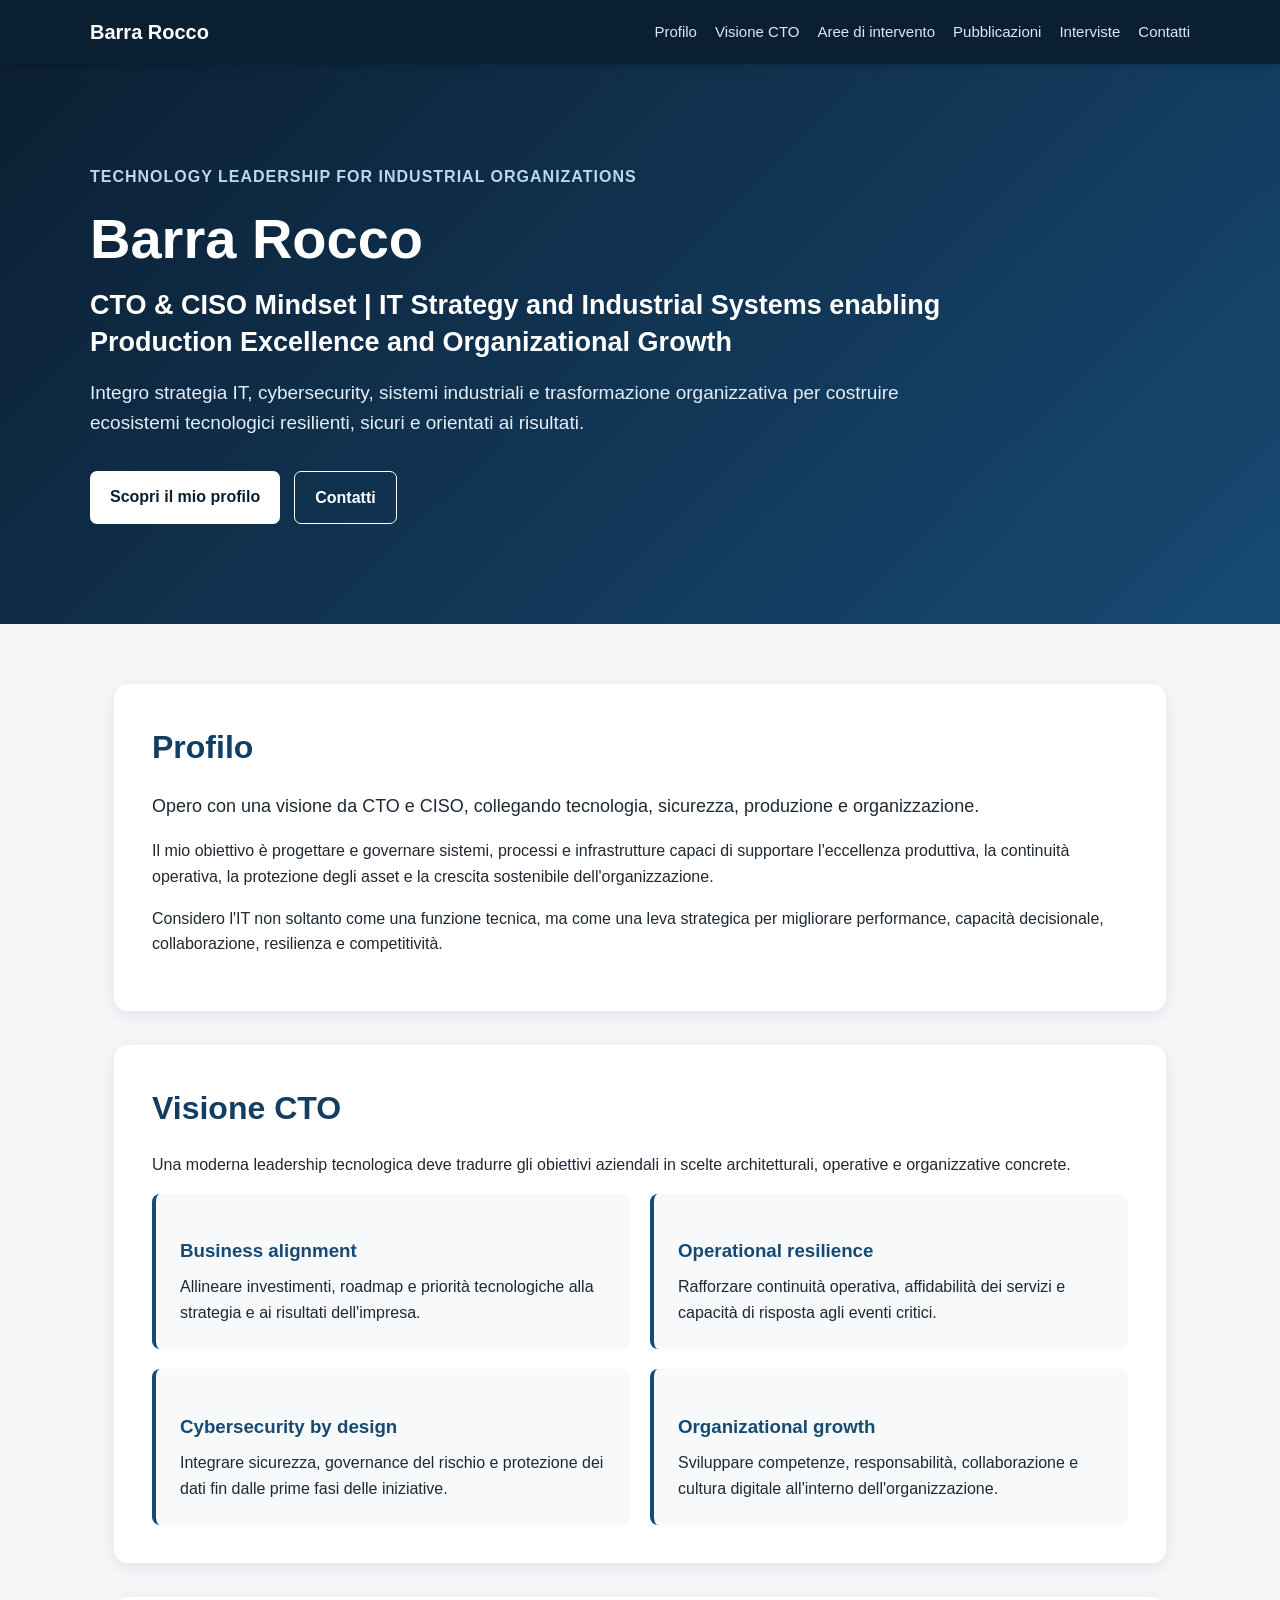
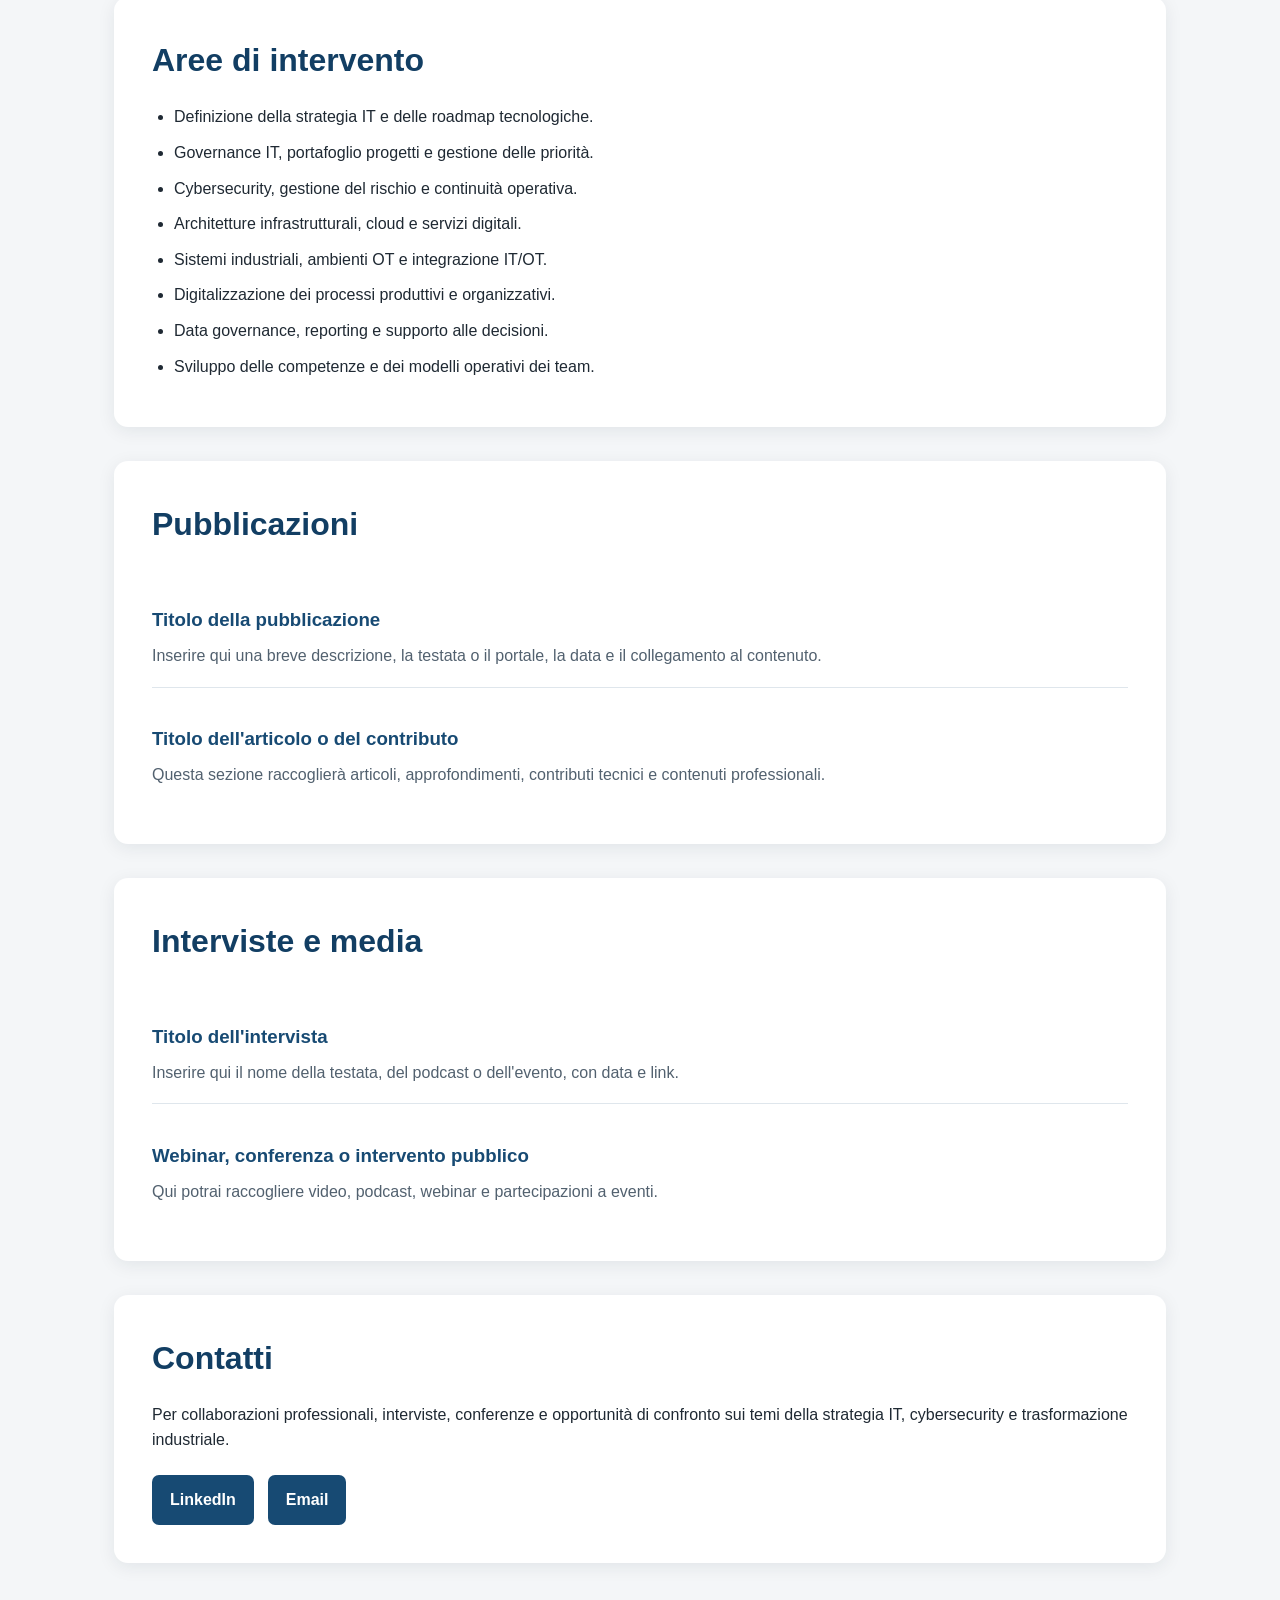
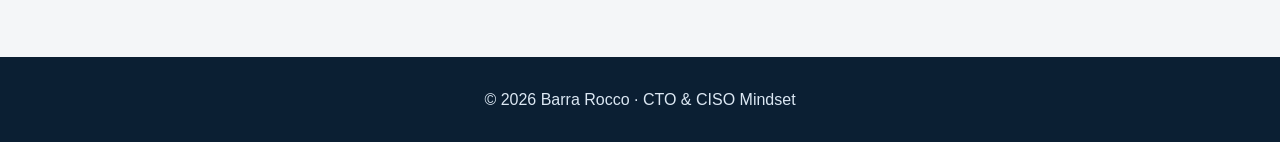
==== index.html @ aea4cd4e "Create index.html" ====
<!DOCTYPE html>
<html lang="it">
<head>
    <meta charset="UTF-8">
    <meta name="viewport" content="width=device-width, initial-scale=1.0">

    <title>Barra Rocco | CTO & CISO Mindset</title>

    <meta
        name="description"
        content="Barra Rocco - CTO & CISO Mindset. IT Strategy, Cybersecurity and Industrial Systems enabling production excellence and organizational growth."
    >

    <style>
        * {
            box-sizing: border-box;
        }

        html {
            scroll-behavior: smooth;
        }

        body {
            margin: 0;
            font-family: Arial, Helvetica, sans-serif;
            line-height: 1.6;
            background: #f4f6f8;
            color: #1f2933;
        }

        nav {
            position: sticky;
            top: 0;
            z-index: 1000;
            background: #0b1f33;
            padding: 16px 24px;
            box-shadow: 0 2px 8px rgba(0, 0, 0, 0.15);
        }

        nav .nav-container {
            max-width: 1100px;
            margin: 0 auto;
            display: flex;
            justify-content: space-between;
            align-items: center;
            gap: 24px;
        }

        nav .logo {
            color: #ffffff;
            font-size: 20px;
            font-weight: bold;
            text-decoration: none;
        }

        nav .links {
            display: flex;
            flex-wrap: wrap;
            gap: 18px;
        }

        nav .links a {
            color: #dbe7f3;
            text-decoration: none;
            font-size: 15px;
        }

        nav .links a:hover {
            color: #ffffff;
        }

        header {
            background: linear-gradient(135deg, #0b1f33, #174a73);
            color: #ffffff;
            padding: 100px 24px;
        }

        .hero {
            max-width: 1100px;
            margin: 0 auto;
        }

        .hero-label {
            margin: 0 0 18px;
            font-size: 16px;
            font-weight: bold;
            letter-spacing: 1px;
            text-transform: uppercase;
            color: #bcd7ed;
        }

        h1 {
            margin: 0 0 18px;
            font-size: 56px;
            line-height: 1.1;
        }

        .headline {
            max-width: 900px;
            margin: 0 0 18px;
            font-size: 27px;
            line-height: 1.35;
            font-weight: 600;
        }

        .hero-description {
            max-width: 820px;
            margin: 0;
            font-size: 19px;
            color: #e4eef7;
        }

        .hero-buttons {
            display: flex;
            flex-wrap: wrap;
            gap: 14px;
            margin-top: 32px;
        }

        .button {
            display: inline-block;
            padding: 13px 20px;
            border-radius: 7px;
            text-decoration: none;
            font-weight: bold;
        }

        .button-primary {
            background: #ffffff;
            color: #0b1f33;
        }

        .button-secondary {
            border: 1px solid #ffffff;
            color: #ffffff;
        }

        main {
            max-width: 1100px;
            margin: 0 auto;
            padding: 60px 24px;
        }

        section {
            margin-bottom: 34px;
            padding: 38px;
            background: #ffffff;
            border-radius: 14px;
            box-shadow: 0 4px 18px rgba(15, 35, 55, 0.08);
        }

        h2 {
            margin-top: 0;
            margin-bottom: 18px;
            font-size: 32px;
            color: #123e63;
        }

        h3 {
            margin-bottom: 8px;
            color: #174a73;
        }

        p {
            margin-top: 0;
        }

        .intro {
            font-size: 18px;
        }

        .grid {
            display: grid;
            grid-template-columns: repeat(2, minmax(0, 1fr));
            gap: 20px;
        }

        .card {
            padding: 24px;
            background: #f7f9fb;
            border-left: 4px solid #174a73;
            border-radius: 8px;
        }

        .card p {
            margin-bottom: 0;
        }

        .content-list {
            margin: 0;
            padding-left: 22px;
        }

        .content-list li {
            margin-bottom: 10px;
        }

        .publication-item {
            padding: 18px 0;
            border-bottom: 1px solid #dfe6ec;
        }

        .publication-item:last-child {
            border-bottom: none;
        }

        .publication-item p {
            margin-bottom: 0;
            color: #52616f;
        }

        .contact-links {
            display: flex;
            flex-wrap: wrap;
            gap: 14px;
            margin-top: 22px;
        }

        .contact-links a {
            display: inline-block;
            padding: 12px 18px;
            background: #174a73;
            color: #ffffff;
            text-decoration: none;
            border-radius: 7px;
            font-weight: bold;
        }

        footer {
            padding: 30px 24px;
            text-align: center;
            background: #0b1f33;
            color: #dbe7f3;
        }

        @media (max-width: 760px) {
            nav .nav-container {
                align-items: flex-start;
                flex-direction: column;
            }

            nav .links {
                gap: 12px;
            }

            header {
                padding: 70px 22px;
            }

            h1 {
                font-size: 42px;
            }

            .headline {
                font-size: 23px;
            }

            main {
                padding: 40px 18px;
            }

            section {
                padding: 28px 22px;
            }

            .grid {
                grid-template-columns: 1fr;
            }
        }
    </style>
</head>

<body>

    <nav>
        <div class="nav-container">
            <a class="logo" href="#home">Barra Rocco</a>

            <div class="links">
                <a href="#profilo">Profilo</a>
                <a href="#visione">Visione CTO</a>
                <a href="#competenze">Aree di intervento</a>
                <a href="#pubblicazioni">Pubblicazioni</a>
                <a href="#interviste">Interviste</a>
                <a href="#contatti">Contatti</a>
            </div>
        </div>
    </nav>

    <header id="home">
        <div class="hero">
            <p class="hero-label">Technology leadership for industrial organizations</p>

            <h1>Barra Rocco</h1>

            <p class="headline">
                CTO &amp; CISO Mindset | IT Strategy and Industrial Systems
                enabling Production Excellence and Organizational Growth
            </p>

            <p class="hero-description">
                Integro strategia IT, cybersecurity, sistemi industriali e
                trasformazione organizzativa per costruire ecosistemi
                tecnologici resilienti, sicuri e orientati ai risultati.
            </p>

            <div class="hero-buttons">
                <a class="button button-primary" href="#profilo">
                    Scopri il mio profilo
                </a>

                <a class="button button-secondary" href="#contatti">
                    Contatti
                </a>
            </div>
        </div>
    </header>

    <main>

        <section id="profilo">
            <h2>Profilo</h2>

            <p class="intro">
                Opero con una visione da CTO e CISO, collegando tecnologia,
                sicurezza, produzione e organizzazione.
            </p>

            <p>
                Il mio obiettivo è progettare e governare sistemi, processi e
                infrastrutture capaci di supportare l'eccellenza produttiva,
                la continuità operativa, la protezione degli asset e la crescita
                sostenibile dell'organizzazione.
            </p>

            <p>
                Considero l'IT non soltanto come una funzione tecnica, ma come
                una leva strategica per migliorare performance, capacità
                decisionale, collaborazione, resilienza e competitività.
            </p>
        </section>

        <section id="visione">
            <h2>Visione CTO</h2>

            <p>
                Una moderna leadership tecnologica deve tradurre gli obiettivi
                aziendali in scelte architetturali, operative e organizzative
                concrete.
            </p>

            <div class="grid">
                <div class="card">
                    <h3>Business alignment</h3>
                    <p>
                        Allineare investimenti, roadmap e priorità tecnologiche
                        alla strategia e ai risultati dell'impresa.
                    </p>
                </div>

                <div class="card">
                    <h3>Operational resilience</h3>
                    <p>
                        Rafforzare continuità operativa, affidabilità dei servizi
                        e capacità di risposta agli eventi critici.
                    </p>
                </div>

                <div class="card">
                    <h3>Cybersecurity by design</h3>
                    <p>
                        Integrare sicurezza, governance del rischio e protezione
                        dei dati fin dalle prime fasi delle iniziative.
                    </p>
                </div>

                <div class="card">
                    <h3>Organizational growth</h3>
                    <p>
                        Sviluppare competenze, responsabilità, collaborazione e
                        cultura digitale all'interno dell'organizzazione.
                    </p>
                </div>
            </div>
        </section>

        <section id="competenze">
            <h2>Aree di intervento</h2>

            <ul class="content-list">
                <li>
                    Definizione della strategia IT e delle roadmap tecnologiche.
                </li>

                <li>
                    Governance IT, portafoglio progetti e gestione delle priorità.
                </li>

                <li>
                    Cybersecurity, gestione del rischio e continuità operativa.
                </li>

                <li>
                    Architetture infrastrutturali, cloud e servizi digitali.
                </li>

                <li>
                    Sistemi industriali, ambienti OT e integrazione IT/OT.
                </li>

                <li>
                    Digitalizzazione dei processi produttivi e organizzativi.
                </li>

                <li>
                    Data governance, reporting e supporto alle decisioni.
                </li>

                <li>
                    Sviluppo delle competenze e dei modelli operativi dei team.
                </li>
            </ul>
        </section>

        <section id="pubblicazioni">
            <h2>Pubblicazioni</h2>

            <div class="publication-item">
                <h3>Titolo della pubblicazione</h3>
                <p>
                    Inserire qui una breve descrizione, la testata o il portale,
                    la data e il collegamento al contenuto.
                </p>
            </div>

            <div class="publication-item">
                <h3>Titolo dell'articolo o del contributo</h3>
                <p>
                    Questa sezione raccoglierà articoli, approfondimenti,
                    contributi tecnici e contenuti professionali.
                </p>
            </div>
        </section>

        <section id="interviste">
            <h2>Interviste e media</h2>

            <div class="publication-item">
                <h3>Titolo dell'intervista</h3>
                <p>
                    Inserire qui il nome della testata, del podcast o
                    dell'evento, con data e link.
                </p>
            </div>

            <div class="publication-item">
                <h3>Webinar, conferenza o intervento pubblico</h3>
                <p>
                    Qui potrai raccogliere video, podcast, webinar e
                    partecipazioni a eventi.
                </p>
            </div>
        </section>

        <section id="contatti">
            <h2>Contatti</h2>

            <p>
                Per collaborazioni professionali, interviste, conferenze e
                opportunità di confronto sui temi della strategia IT,
                cybersecurity e trasformazione industriale.
            </p>

            <div class="contact-links">
                <a href="https://www.linkedin.com/" target="_blank" rel="noopener">
                    LinkedIn
                </a>

                <a href="mailto:tuoindirizzo@email.it">
                    Email
                </a>
            </div>
        </section>

    </main>

    <footer>
        © 2026 Barra Rocco · CTO &amp; CISO Mindset
    </footer>

</body>
</html>
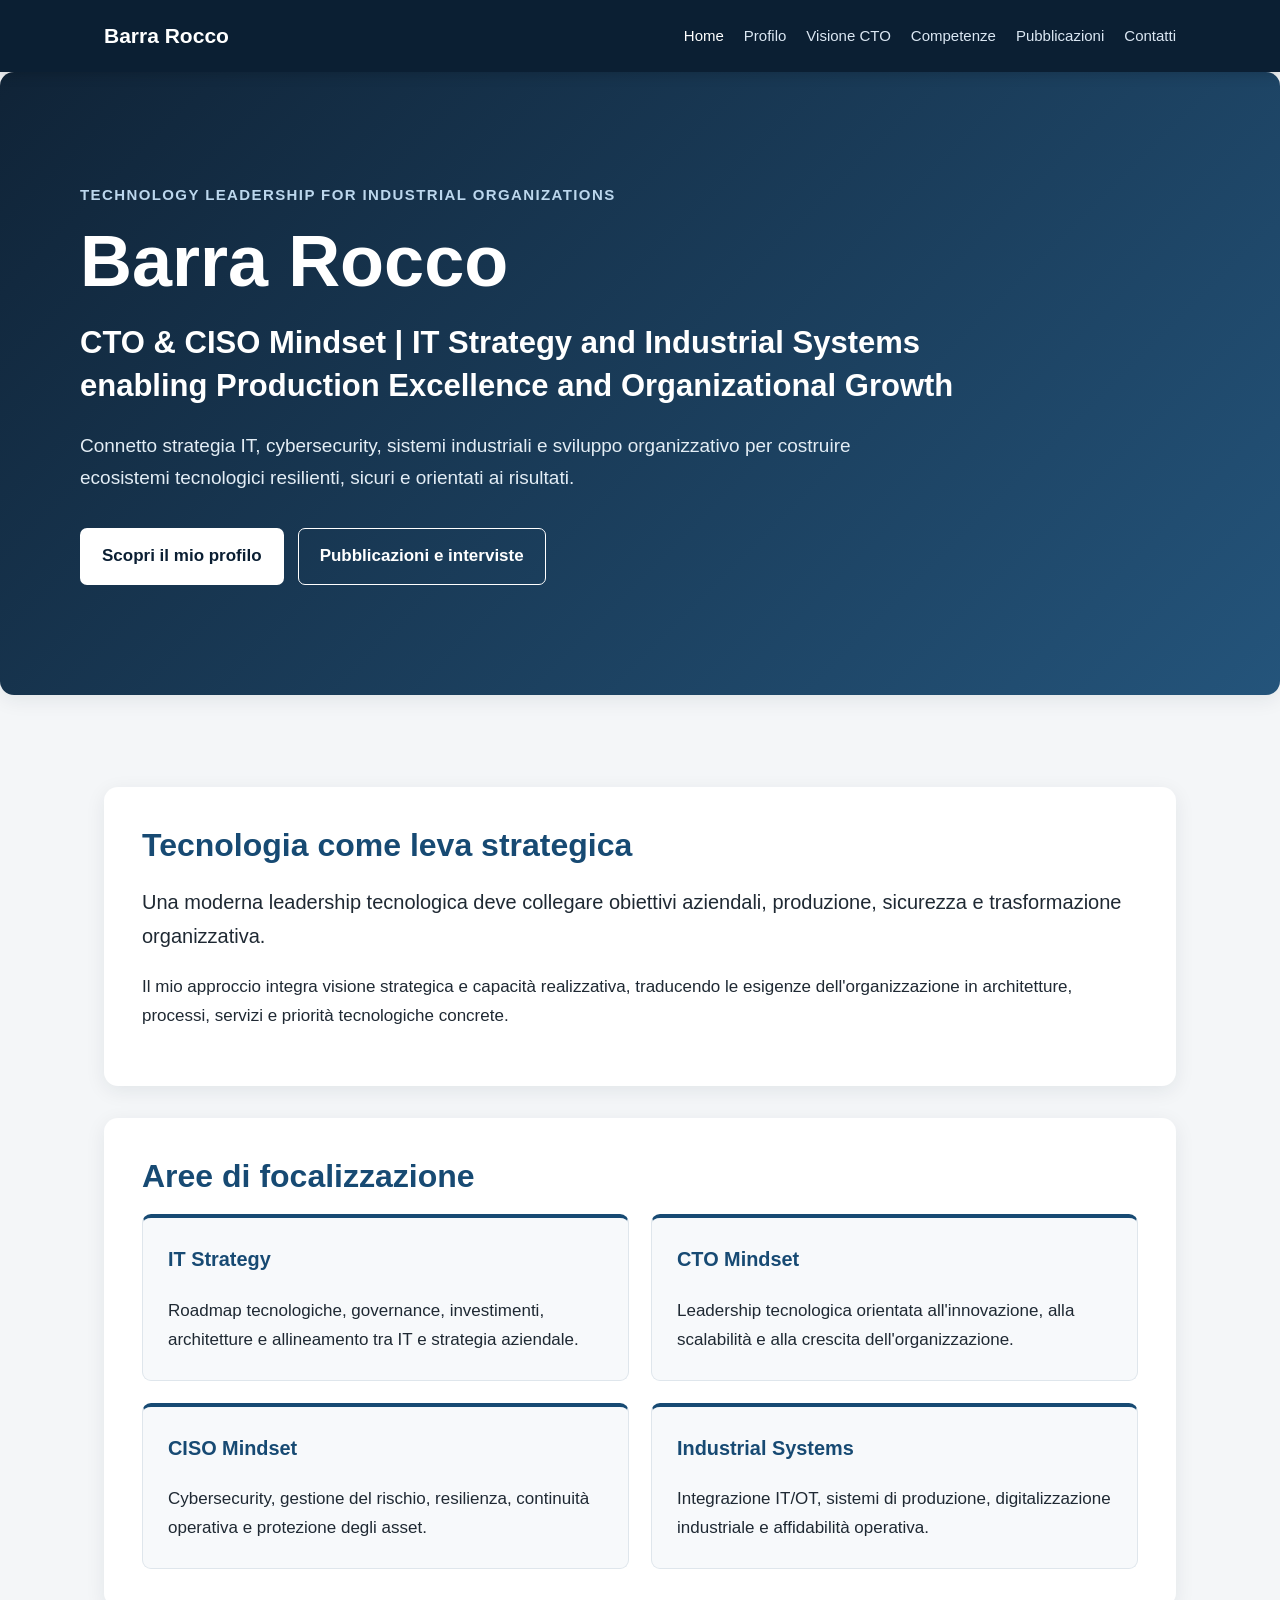
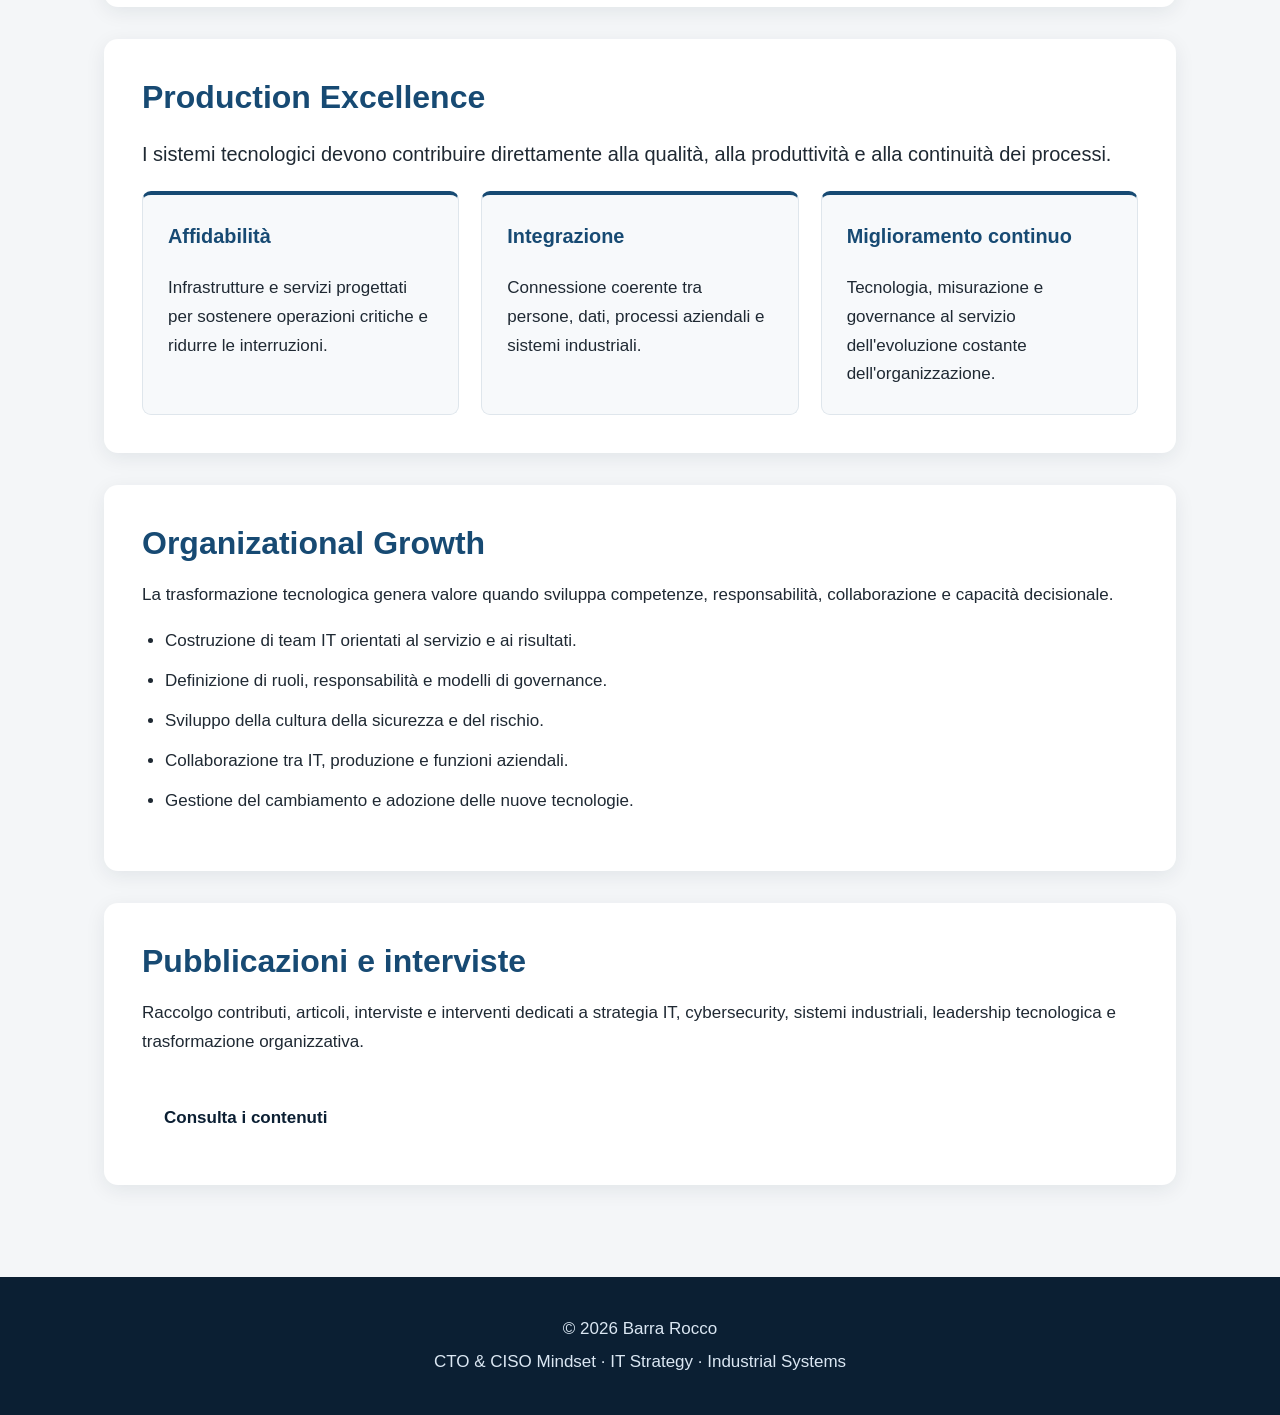
==== commit 42f16f47: "Update index.html" ====
--- a/index.html
+++ b/index.html
@@ -1,492 +1,307 @@
 <!DOCTYPE html>
 <html lang="it">
+
 <head>
     <meta charset="UTF-8">
-    <meta name="viewport" content="width=device-width, initial-scale=1.0">
+
+    <meta
+        name="viewport"
+        content="width=device-width, initial-scale=1.0"
+    >
 
     <title>Barra Rocco | CTO & CISO Mindset</title>
 
     <meta
         name="description"
-        content="Barra Rocco - CTO & CISO Mindset. IT Strategy, Cybersecurity and Industrial Systems enabling production excellence and organizational growth."
+        content="Barra Rocco. CTO & CISO Mindset, IT Strategy and Industrial Systems enabling production excellence and organizational growth."
     >
 
-    <style>
-        * {
-            box-sizing: border-box;
-        }
-
-        html {
-            scroll-behavior: smooth;
-        }
-
-        body {
-            margin: 0;
-            font-family: Arial, Helvetica, sans-serif;
-            line-height: 1.6;
-            background: #f4f6f8;
-            color: #1f2933;
-        }
-
-        nav {
-            position: sticky;
-            top: 0;
-            z-index: 1000;
-            background: #0b1f33;
-            padding: 16px 24px;
-            box-shadow: 0 2px 8px rgba(0, 0, 0, 0.15);
-        }
-
-        nav .nav-container {
-            max-width: 1100px;
-            margin: 0 auto;
-            display: flex;
-            justify-content: space-between;
-            align-items: center;
-            gap: 24px;
-        }
-
-        nav .logo {
-            color: #ffffff;
-            font-size: 20px;
-            font-weight: bold;
-            text-decoration: none;
-        }
-
-        nav .links {
-            display: flex;
-            flex-wrap: wrap;
-            gap: 18px;
-        }
-
-        nav .links a {
-            color: #dbe7f3;
-            text-decoration: none;
-            font-size: 15px;
-        }
-
-        nav .links a:hover {
-            color: #ffffff;
-        }
-
-        header {
-            background: linear-gradient(135deg, #0b1f33, #174a73);
-            color: #ffffff;
-            padding: 100px 24px;
-        }
-
-        .hero {
-            max-width: 1100px;
-            margin: 0 auto;
-        }
-
-        .hero-label {
-            margin: 0 0 18px;
-            font-size: 16px;
-            font-weight: bold;
-            letter-spacing: 1px;
-            text-transform: uppercase;
-            color: #bcd7ed;
-        }
-
-        h1 {
-            margin: 0 0 18px;
-            font-size: 56px;
-            line-height: 1.1;
-        }
-
-        .headline {
-            max-width: 900px;
-            margin: 0 0 18px;
-            font-size: 27px;
-            line-height: 1.35;
-            font-weight: 600;
-        }
-
-        .hero-description {
-            max-width: 820px;
-            margin: 0;
-            font-size: 19px;
-            color: #e4eef7;
-        }
-
-        .hero-buttons {
-            display: flex;
-            flex-wrap: wrap;
-            gap: 14px;
-            margin-top: 32px;
-        }
-
-        .button {
-            display: inline-block;
-            padding: 13px 20px;
-            border-radius: 7px;
-            text-decoration: none;
-            font-weight: bold;
-        }
-
-        .button-primary {
-            background: #ffffff;
-            color: #0b1f33;
-        }
-
-        .button-secondary {
-            border: 1px solid #ffffff;
-            color: #ffffff;
-        }
-
-        main {
-            max-width: 1100px;
-            margin: 0 auto;
-            padding: 60px 24px;
-        }
-
-        section {
-            margin-bottom: 34px;
-            padding: 38px;
-            background: #ffffff;
-            border-radius: 14px;
-            box-shadow: 0 4px 18px rgba(15, 35, 55, 0.08);
-        }
-
-        h2 {
-            margin-top: 0;
-            margin-bottom: 18px;
-            font-size: 32px;
-            color: #123e63;
-        }
-
-        h3 {
-            margin-bottom: 8px;
-            color: #174a73;
-        }
-
-        p {
-            margin-top: 0;
-        }
-
-        .intro {
-            font-size: 18px;
-        }
-
-        .grid {
-            display: grid;
-            grid-template-columns: repeat(2, minmax(0, 1fr));
-            gap: 20px;
-        }
-
-        .card {
-            padding: 24px;
-            background: #f7f9fb;
-            border-left: 4px solid #174a73;
-            border-radius: 8px;
-        }
-
-        .card p {
-            margin-bottom: 0;
-        }
-
-        .content-list {
-            margin: 0;
-            padding-left: 22px;
-        }
-
-        .content-list li {
-            margin-bottom: 10px;
-        }
-
-        .publication-item {
-            padding: 18px 0;
-            border-bottom: 1px solid #dfe6ec;
-        }
-
-        .publication-item:last-child {
-            border-bottom: none;
-        }
-
-        .publication-item p {
-            margin-bottom: 0;
-            color: #52616f;
-        }
-
-        .contact-links {
-            display: flex;
-            flex-wrap: wrap;
-            gap: 14px;
-            margin-top: 22px;
-        }
-
-        .contact-links a {
-            display: inline-block;
-            padding: 12px 18px;
-            background: #174a73;
-            color: #ffffff;
-            text-decoration: none;
-            border-radius: 7px;
-            font-weight: bold;
-        }
-
-        footer {
-            padding: 30px 24px;
-            text-align: center;
-            background: #0b1f33;
-            color: #dbe7f3;
-        }
-
-        @media (max-width: 760px) {
-            nav .nav-container {
-                align-items: flex-start;
-                flex-direction: column;
-            }
-
-            nav .links {
-                gap: 12px;
-            }
-
-            header {
-                padding: 70px 22px;
-            }
-
-            h1 {
-                font-size: 42px;
-            }
-
-            .headline {
-                font-size: 23px;
-            }
-
-            main {
-                padding: 40px 18px;
-            }
-
-            section {
-                padding: 28px 22px;
-            }
-
-            .grid {
-                grid-template-columns: 1fr;
-            }
-        }
-    </style>
+    <link rel="stylesheet" href="css/style.css">
 </head>
 
 <body>
 
-    <nav>
-        <div class="nav-container">
-            <a class="logo" href="#home">Barra Rocco</a>
-
-            <div class="links">
-                <a href="#profilo">Profilo</a>
-                <a href="#visione">Visione CTO</a>
-                <a href="#competenze">Aree di intervento</a>
-                <a href="#pubblicazioni">Pubblicazioni</a>
-                <a href="#interviste">Interviste</a>
-                <a href="#contatti">Contatti</a>
-            </div>
-        </div>
-    </nav>
-
-    <header id="home">
-        <div class="hero">
-            <p class="hero-label">Technology leadership for industrial organizations</p>
-
-            <h1>Barra Rocco</h1>
-
-            <p class="headline">
+    <header class="site-header">
+        <nav class="navigation">
+
+            <a class="brand" href="index.html">
+                Barra Rocco
+            </a>
+
+            <div class="nav-links">
+                <a class="active" href="index.html">Home</a>
+                <a href="profilo.html">Profilo</a>
+                <a href="visione.html">Visione CTO</a>
+                <a href="competenze.html">Competenze</a>
+                <a href="pubblicazioni.html">Pubblicazioni</a>
+                <a href="contatti.html">Contatti</a>
+            </div>
+
+        </nav>
+    </header>
+
+    <section class="hero">
+
+        <div class="hero-content">
+
+            <p class="eyebrow">
+                Technology leadership for industrial organizations
+            </p>
+
+            <h1>
+                Barra Rocco
+            </h1>
+
+            <p class="hero-title">
                 CTO &amp; CISO Mindset | IT Strategy and Industrial Systems
                 enabling Production Excellence and Organizational Growth
             </p>
 
             <p class="hero-description">
-                Integro strategia IT, cybersecurity, sistemi industriali e
-                trasformazione organizzativa per costruire ecosistemi
-                tecnologici resilienti, sicuri e orientati ai risultati.
-            </p>
-
-            <div class="hero-buttons">
-                <a class="button button-primary" href="#profilo">
+                Connetto strategia IT, cybersecurity, sistemi industriali
+                e sviluppo organizzativo per costruire ecosistemi tecnologici
+                resilienti, sicuri e orientati ai risultati.
+            </p>
+
+            <div class="buttons">
+
+                <a
+                    class="button button-primary"
+                    href="profilo.html"
+                >
                     Scopri il mio profilo
                 </a>
 
-                <a class="button button-secondary" href="#contatti">
-                    Contatti
+                <a
+                    class="button button-outline"
+                    href="pubblicazioni.html"
+                >
+                    Pubblicazioni e interviste
                 </a>
-            </div>
+
+            </div>
+
         </div>
-    </header>
+
+    </section>
 
     <main>
 
-        <section id="profilo">
-            <h2>Profilo</h2>
-
-            <p class="intro">
-                Opero con una visione da CTO e CISO, collegando tecnologia,
-                sicurezza, produzione e organizzazione.
+        <section>
+
+            <h2>
+                Tecnologia come leva strategica
+            </h2>
+
+            <p class="lead">
+                Una moderna leadership tecnologica deve collegare obiettivi
+                aziendali, produzione, sicurezza e trasformazione organizzativa.
             </p>
 
             <p>
-                Il mio obiettivo è progettare e governare sistemi, processi e
-                infrastrutture capaci di supportare l'eccellenza produttiva,
-                la continuità operativa, la protezione degli asset e la crescita
-                sostenibile dell'organizzazione.
-            </p>
+                Il mio approccio integra visione strategica e capacità
+                realizzativa, traducendo le esigenze dell'organizzazione
+                in architetture, processi, servizi e priorità tecnologiche
+                concrete.
+            </p>
+
+        </section>
+
+        <section>
+
+            <h2>
+                Aree di focalizzazione
+            </h2>
+
+            <div class="grid">
+
+                <article class="card">
+
+                    <h3>
+                        IT Strategy
+                    </h3>
+
+                    <p>
+                        Roadmap tecnologiche, governance, investimenti,
+                        architetture e allineamento tra IT e strategia aziendale.
+                    </p>
+
+                </article>
+
+                <article class="card">
+
+                    <h3>
+                        CTO Mindset
+                    </h3>
+
+                    <p>
+                        Leadership tecnologica orientata all'innovazione,
+                        alla scalabilità e alla crescita dell'organizzazione.
+                    </p>
+
+                </article>
+
+                <article class="card">
+
+                    <h3>
+                        CISO Mindset
+                    </h3>
+
+                    <p>
+                        Cybersecurity, gestione del rischio, resilienza,
+                        continuità operativa e protezione degli asset.
+                    </p>
+
+                </article>
+
+                <article class="card">
+
+                    <h3>
+                        Industrial Systems
+                    </h3>
+
+                    <p>
+                        Integrazione IT/OT, sistemi di produzione,
+                        digitalizzazione industriale e affidabilità operativa.
+                    </p>
+
+                </article>
+
+            </div>
+
+        </section>
+
+        <section>
+
+            <h2>
+                Production Excellence
+            </h2>
+
+            <p class="lead">
+                I sistemi tecnologici devono contribuire direttamente
+                alla qualità, alla produttività e alla continuità dei processi.
+            </p>
+
+            <div class="grid grid-three">
+
+                <article class="card">
+
+                    <h3>
+                        Affidabilità
+                    </h3>
+
+                    <p>
+                        Infrastrutture e servizi progettati per sostenere
+                        operazioni critiche e ridurre le interruzioni.
+                    </p>
+
+                </article>
+
+                <article class="card">
+
+                    <h3>
+                        Integrazione
+                    </h3>
+
+                    <p>
+                        Connessione coerente tra persone, dati,
+                        processi aziendali e sistemi industriali.
+                    </p>
+
+                </article>
+
+                <article class="card">
+
+                    <h3>
+                        Miglioramento continuo
+                    </h3>
+
+                    <p>
+                        Tecnologia, misurazione e governance al servizio
+                        dell'evoluzione costante dell'organizzazione.
+                    </p>
+
+                </article>
+
+            </div>
+
+        </section>
+
+        <section>
+
+            <h2>
+                Organizational Growth
+            </h2>
 
             <p>
-                Considero l'IT non soltanto come una funzione tecnica, ma come
-                una leva strategica per migliorare performance, capacità
-                decisionale, collaborazione, resilienza e competitività.
-            </p>
-        </section>
-
-        <section id="visione">
-            <h2>Visione CTO</h2>
+                La trasformazione tecnologica genera valore quando sviluppa
+                competenze, responsabilità, collaborazione e capacità
+                decisionale.
+            </p>
+
+            <ul class="content-list">
+                <li>
+                    Costruzione di team IT orientati al servizio e ai risultati.
+                </li>
+
+                <li>
+                    Definizione di ruoli, responsabilità e modelli di governance.
+                </li>
+
+                <li>
+                    Sviluppo della cultura della sicurezza e del rischio.
+                </li>
+
+                <li>
+                    Collaborazione tra IT, produzione e funzioni aziendali.
+                </li>
+
+                <li>
+                    Gestione del cambiamento e adozione delle nuove tecnologie.
+                </li>
+            </ul>
+
+        </section>
+
+        <section>
+
+            <h2>
+                Pubblicazioni e interviste
+            </h2>
 
             <p>
-                Una moderna leadership tecnologica deve tradurre gli obiettivi
-                aziendali in scelte architetturali, operative e organizzative
-                concrete.
-            </p>
-
-            <div class="grid">
-                <div class="card">
-                    <h3>Business alignment</h3>
-                    <p>
-                        Allineare investimenti, roadmap e priorità tecnologiche
-                        alla strategia e ai risultati dell'impresa.
-                    </p>
-                </div>
-
-                <div class="card">
-                    <h3>Operational resilience</h3>
-                    <p>
-                        Rafforzare continuità operativa, affidabilità dei servizi
-                        e capacità di risposta agli eventi critici.
-                    </p>
-                </div>
-
-                <div class="card">
-                    <h3>Cybersecurity by design</h3>
-                    <p>
-                        Integrare sicurezza, governance del rischio e protezione
-                        dei dati fin dalle prime fasi delle iniziative.
-                    </p>
-                </div>
-
-                <div class="card">
-                    <h3>Organizational growth</h3>
-                    <p>
-                        Sviluppare competenze, responsabilità, collaborazione e
-                        cultura digitale all'interno dell'organizzazione.
-                    </p>
-                </div>
-            </div>
-        </section>
-
-        <section id="competenze">
-            <h2>Aree di intervento</h2>
-
-            <ul class="content-list">
-                <li>
-                    Definizione della strategia IT e delle roadmap tecnologiche.
-                </li>
-
-                <li>
-                    Governance IT, portafoglio progetti e gestione delle priorità.
-                </li>
-
-                <li>
-                    Cybersecurity, gestione del rischio e continuità operativa.
-                </li>
-
-                <li>
-                    Architetture infrastrutturali, cloud e servizi digitali.
-                </li>
-
-                <li>
-                    Sistemi industriali, ambienti OT e integrazione IT/OT.
-                </li>
-
-                <li>
-                    Digitalizzazione dei processi produttivi e organizzativi.
-                </li>
-
-                <li>
-                    Data governance, reporting e supporto alle decisioni.
-                </li>
-
-                <li>
-                    Sviluppo delle competenze e dei modelli operativi dei team.
-                </li>
-            </ul>
-        </section>
-
-        <section id="pubblicazioni">
-            <h2>Pubblicazioni</h2>
-
-            <div class="publication-item">
-                <h3>Titolo della pubblicazione</h3>
-                <p>
-                    Inserire qui una breve descrizione, la testata o il portale,
-                    la data e il collegamento al contenuto.
-                </p>
-            </div>
-
-            <div class="publication-item">
-                <h3>Titolo dell'articolo o del contributo</h3>
-                <p>
-                    Questa sezione raccoglierà articoli, approfondimenti,
-                    contributi tecnici e contenuti professionali.
-                </p>
-            </div>
-        </section>
-
-        <section id="interviste">
-            <h2>Interviste e media</h2>
-
-            <div class="publication-item">
-                <h3>Titolo dell'intervista</h3>
-                <p>
-                    Inserire qui il nome della testata, del podcast o
-                    dell'evento, con data e link.
-                </p>
-            </div>
-
-            <div class="publication-item">
-                <h3>Webinar, conferenza o intervento pubblico</h3>
-                <p>
-                    Qui potrai raccogliere video, podcast, webinar e
-                    partecipazioni a eventi.
-                </p>
-            </div>
-        </section>
-
-        <section id="contatti">
-            <h2>Contatti</h2>
-
-            <p>
-                Per collaborazioni professionali, interviste, conferenze e
-                opportunità di confronto sui temi della strategia IT,
-                cybersecurity e trasformazione industriale.
-            </p>
-
-            <div class="contact-links">
-                <a href="https://www.linkedin.com/" target="_blank" rel="noopener">
-                    LinkedIn
+                Raccolgo contributi, articoli, interviste e interventi dedicati
+                a strategia IT, cybersecurity, sistemi industriali,
+                leadership tecnologica e trasformazione organizzativa.
+            </p>
+
+            <div class="buttons">
+
+                <a
+                    class="button button-primary"
+                    href="pubblicazioni.html"
+                >
+                    Consulta i contenuti
                 </a>
 
-                <a href="mailto:tuoindirizzo@email.it">
-                    Email
-                </a>
-            </div>
+            </div>
+
         </section>
 
     </main>
 
-    <footer>
-        © 2026 Barra Rocco · CTO &amp; CISO Mindset
+    <footer class="site-footer">
+
+        <p>
+            © 2026 Barra Rocco
+        </p>
+
+        <p>
+            CTO &amp; CISO Mindset · IT Strategy · Industrial Systems
+        </p>
+
     </footer>
 
 </body>
+
 </html>
--- a/css/style.css
+++ b/css/style.css
@@ -0,0 +1,330 @@
+:root {
+    --primary: #0b1f33;
+    --secondary: #174a73;
+    --accent: #2f80b7;
+    --background: #f4f6f8;
+    --surface: #ffffff;
+    --text: #1f2933;
+    --muted: #5f6f7e;
+    --border: #dfe6ec;
+    --max-width: 1120px;
+}
+
+* {
+    box-sizing: border-box;
+}
+
+html {
+    scroll-behavior: smooth;
+}
+
+body {
+    margin: 0;
+    background: var(--background);
+    color: var(--text);
+    font-family: Arial, Helvetica, sans-serif;
+    font-size: 17px;
+    line-height: 1.7;
+}
+
+a {
+    color: var(--secondary);
+}
+
+img {
+    max-width: 100%;
+}
+
+.site-header {
+    position: sticky;
+    top: 0;
+    z-index: 1000;
+    background: var(--primary);
+    box-shadow: 0 2px 12px rgba(0, 0, 0, 0.18);
+}
+
+.navigation {
+    max-width: var(--max-width);
+    min-height: 72px;
+    margin: 0 auto;
+    padding: 0 24px;
+    display: flex;
+    align-items: center;
+    justify-content: space-between;
+    gap: 30px;
+}
+
+.brand {
+    color: #ffffff;
+    font-size: 21px;
+    font-weight: 700;
+    text-decoration: none;
+    white-space: nowrap;
+}
+
+.nav-links {
+    display: flex;
+    align-items: center;
+    justify-content: flex-end;
+    flex-wrap: wrap;
+    gap: 20px;
+}
+
+.nav-links a {
+    color: #dbe7f3;
+    font-size: 15px;
+    text-decoration: none;
+}
+
+.nav-links a:hover,
+.nav-links a.active {
+    color: #ffffff;
+}
+
+.hero {
+    padding: 110px 24px;
+    background:
+        linear-gradient(135deg, rgba(11, 31, 51, 0.98), rgba(23, 74, 115, 0.94));
+    color: #ffffff;
+}
+
+.hero-content {
+    max-width: var(--max-width);
+    margin: 0 auto;
+}
+
+.eyebrow {
+    margin: 0 0 16px;
+    color: #bcd7ed;
+    font-size: 15px;
+    font-weight: 700;
+    letter-spacing: 1.4px;
+    text-transform: uppercase;
+}
+
+.hero h1 {
+    max-width: 850px;
+    margin: 0 0 22px;
+    font-size: clamp(44px, 7vw, 72px);
+    line-height: 1.05;
+}
+
+.hero-title {
+    max-width: 950px;
+    margin: 0 0 22px;
+    font-size: clamp(22px, 3vw, 31px);
+    font-weight: 600;
+    line-height: 1.4;
+}
+
+.hero-description {
+    max-width: 820px;
+    margin: 0;
+    color: #e3edf5;
+    font-size: 19px;
+}
+
+.buttons {
+    display: flex;
+    flex-wrap: wrap;
+    gap: 14px;
+    margin-top: 34px;
+}
+
+.button {
+    display: inline-block;
+    padding: 13px 21px;
+    border: 1px solid transparent;
+    border-radius: 7px;
+    font-weight: 700;
+    text-decoration: none;
+}
+
+.button-primary {
+    background: #ffffff;
+    color: var(--primary);
+}
+
+.button-outline {
+    border-color: #ffffff;
+    color: #ffffff;
+}
+
+.page-heading {
+    padding: 76px 24px;
+    background: linear-gradient(135deg, var(--primary), var(--secondary));
+    color: #ffffff;
+}
+
+.page-heading-content {
+    max-width: var(--max-width);
+    margin: 0 auto;
+}
+
+.page-heading h1 {
+    margin: 0 0 14px;
+    font-size: clamp(38px, 5vw, 56px);
+}
+
+.page-heading p {
+    max-width: 780px;
+    margin: 0;
+    color: #e3edf5;
+    font-size: 19px;
+}
+
+main {
+    max-width: var(--max-width);
+    margin: 0 auto;
+    padding: 60px 24px;
+}
+
+section {
+    margin-bottom: 32px;
+    padding: 38px;
+    background: var(--surface);
+    border-radius: 14px;
+    box-shadow: 0 5px 20px rgba(15, 35, 55, 0.08);
+}
+
+section h2 {
+    margin-top: 0;
+    margin-bottom: 18px;
+    color: var(--secondary);
+    font-size: 32px;
+    line-height: 1.25;
+}
+
+section h3 {
+    margin-top: 0;
+    color: var(--secondary);
+}
+
+.lead {
+    font-size: 20px;
+}
+
+.grid {
+    display: grid;
+    grid-template-columns: repeat(2, minmax(0, 1fr));
+    gap: 22px;
+}
+
+.grid-three {
+    grid-template-columns: repeat(3, minmax(0, 1fr));
+}
+
+.card {
+    padding: 25px;
+    background: #f7f9fb;
+    border: 1px solid var(--border);
+    border-top: 4px solid var(--secondary);
+    border-radius: 9px;
+}
+
+.card p:last-child {
+    margin-bottom: 0;
+}
+
+.content-list {
+    padding-left: 23px;
+}
+
+.content-list li {
+    margin-bottom: 11px;
+}
+
+.item {
+    padding: 22px 0;
+    border-bottom: 1px solid var(--border);
+}
+
+.item:last-child {
+    border-bottom: 0;
+}
+
+.item h3 {
+    margin-bottom: 5px;
+}
+
+.item-meta {
+    margin-bottom: 8px;
+    color: var(--muted);
+    font-size: 15px;
+}
+
+.contact-links {
+    display: flex;
+    flex-wrap: wrap;
+    gap: 14px;
+    margin-top: 24px;
+}
+
+.contact-links a {
+    padding: 12px 18px;
+    background: var(--secondary);
+    color: #ffffff;
+    border-radius: 7px;
+    font-weight: 700;
+    text-decoration: none;
+}
+
+.site-footer {
+    padding: 34px 24px;
+    background: var(--primary);
+    color: #dbe7f3;
+    text-align: center;
+}
+
+.site-footer p {
+    margin: 4px 0;
+}
+
+.site-footer a {
+    color: #ffffff;
+}
+
+@media (max-width: 850px) {
+    .navigation {
+        padding-top: 17px;
+        padding-bottom: 17px;
+        align-items: flex-start;
+        flex-direction: column;
+    }
+
+    .nav-links {
+        justify-content: flex-start;
+        gap: 12px 17px;
+    }
+
+    .hero {
+        padding: 76px 22px;
+    }
+
+    .grid,
+    .grid-three {
+        grid-template-columns: 1fr;
+    }
+}
+
+@media (max-width: 560px) {
+    body {
+        font-size: 16px;
+    }
+
+    main {
+        padding: 38px 16px;
+    }
+
+    section {
+        padding: 26px 21px;
+    }
+
+    .page-heading {
+        padding: 58px 20px;
+    }
+
+    .hero-title {
+        font-size: 22px;
+    }
+}
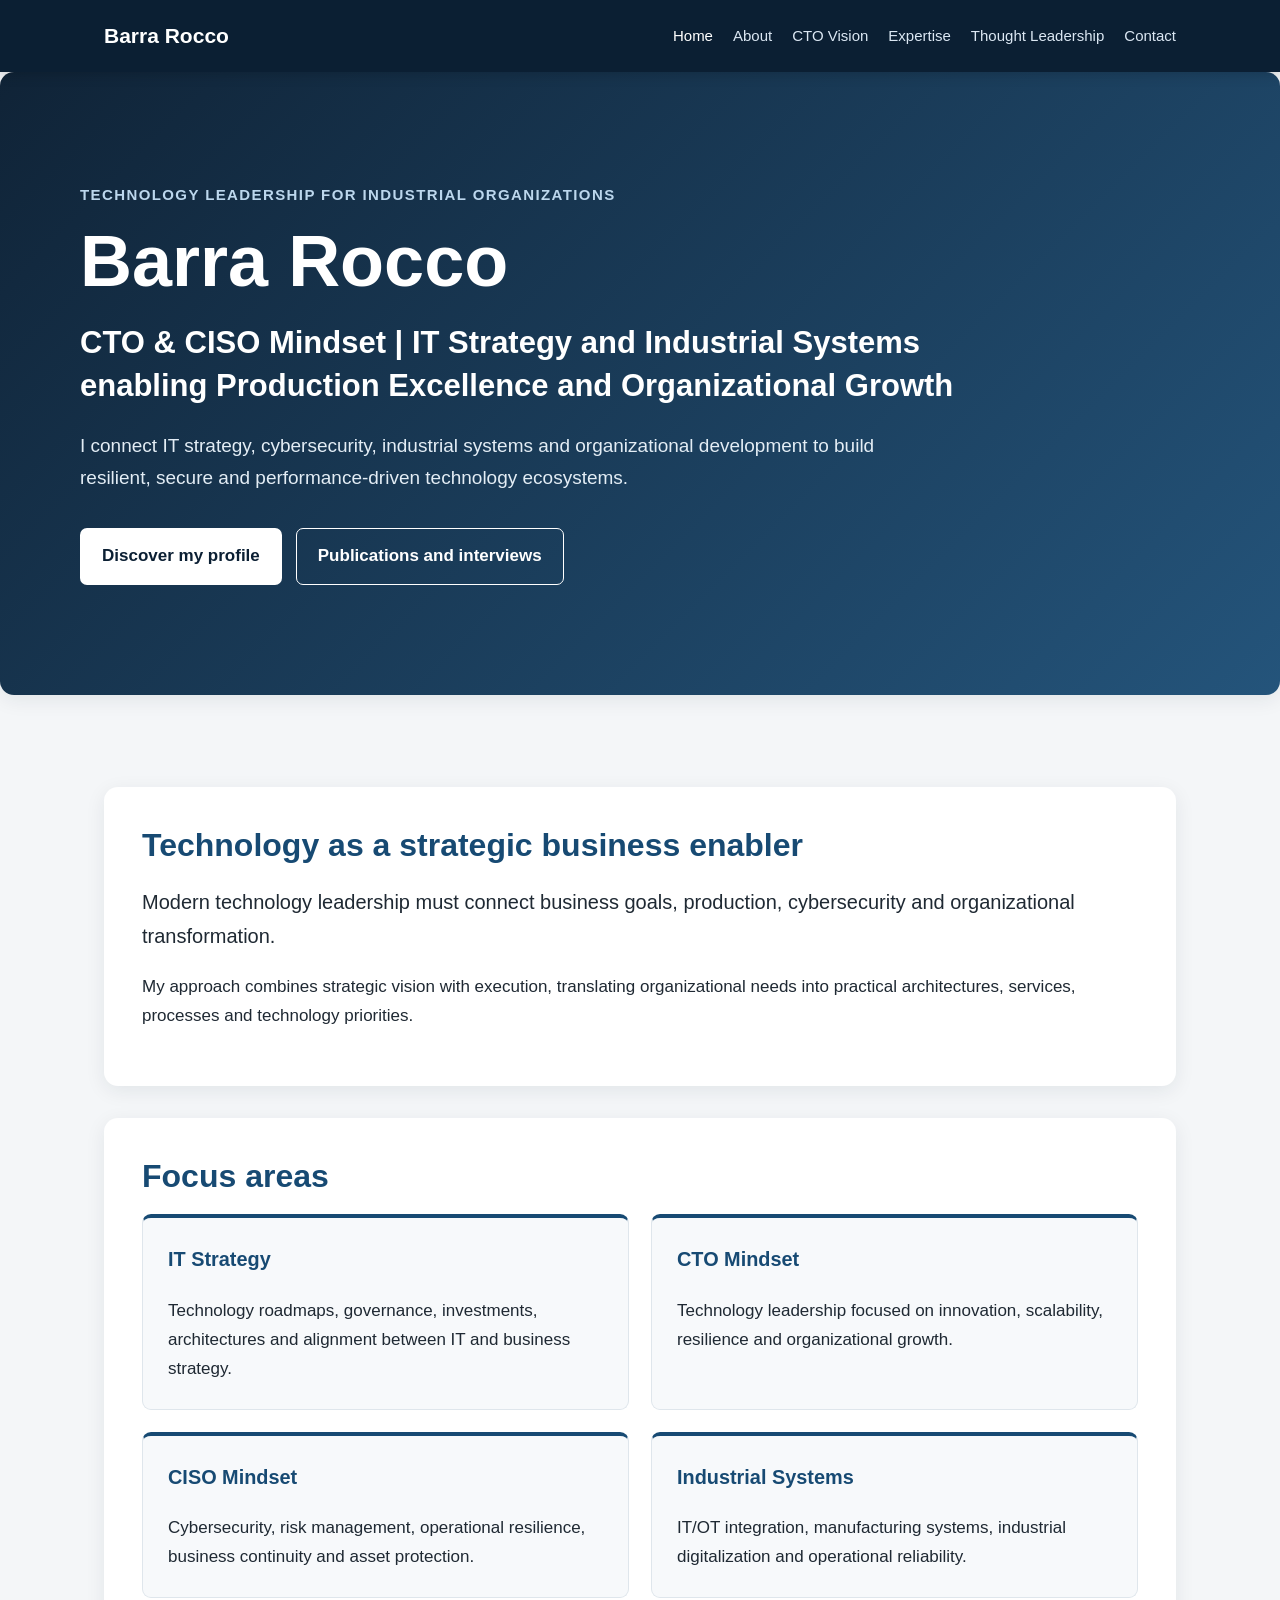
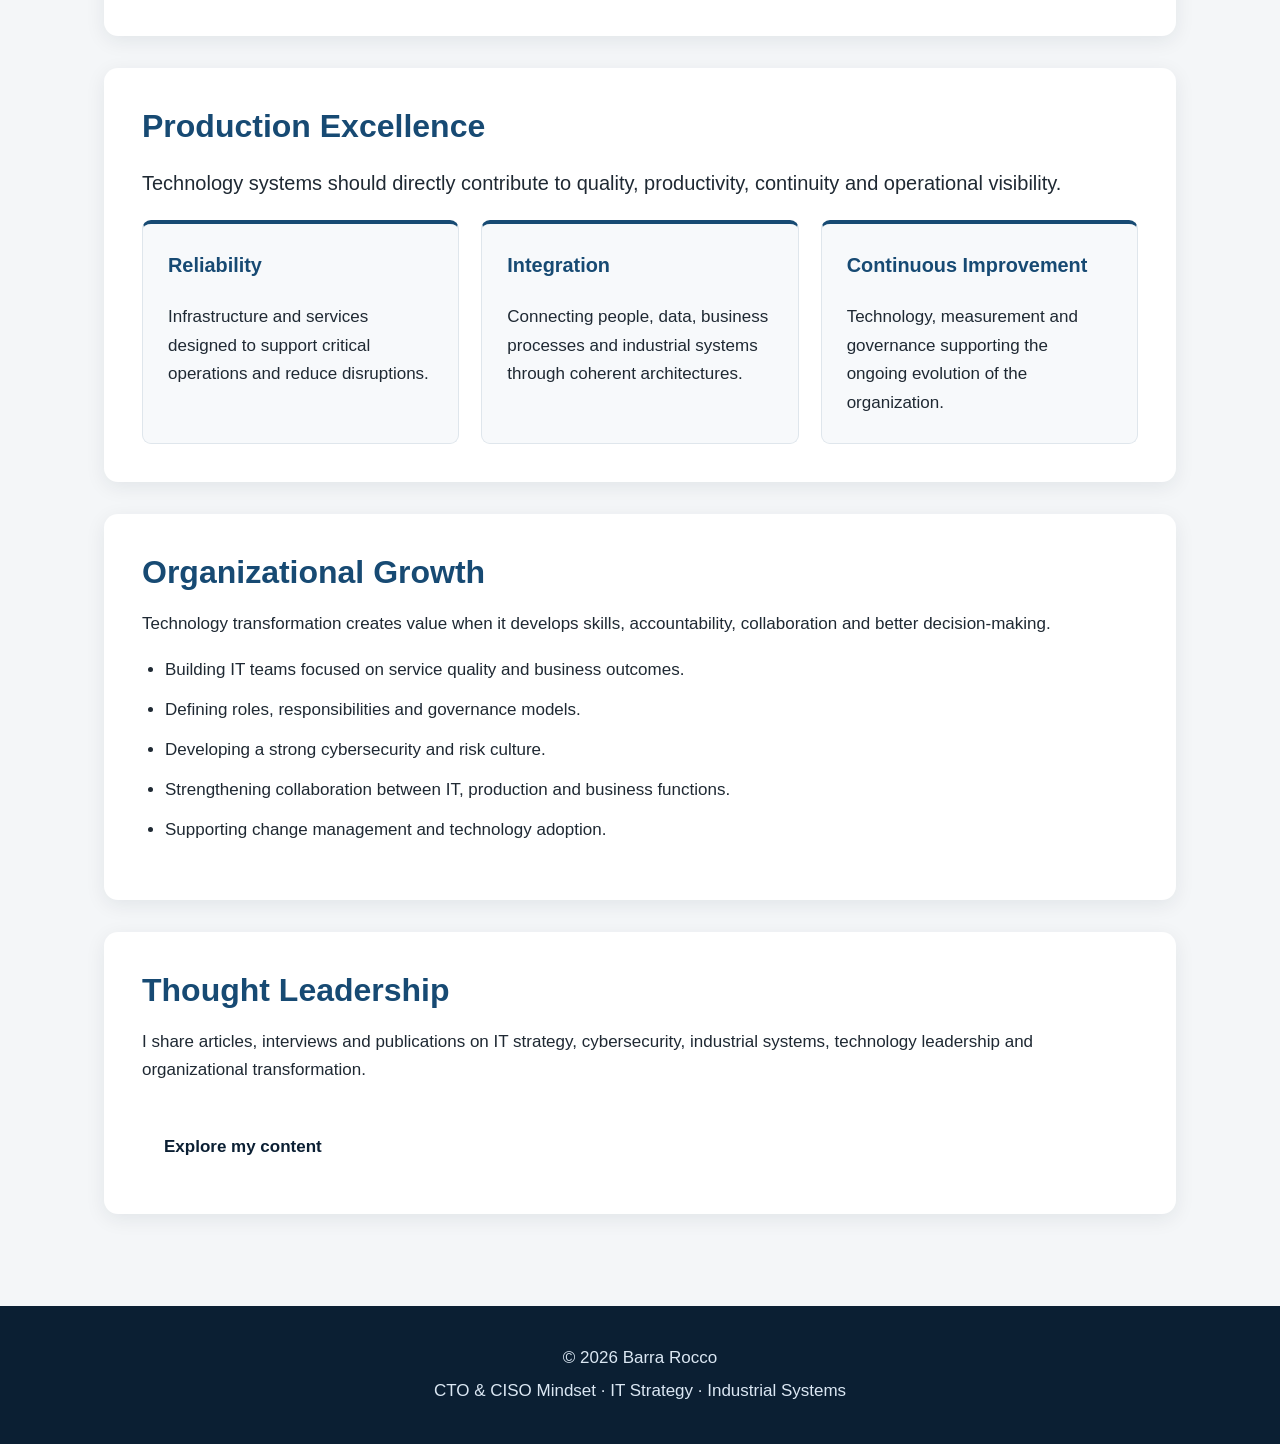
==== commit 1e106a52: "Update index.html" ====
--- a/index.html
+++ b/index.html
@@ -1,5 +1,5 @@
 <!DOCTYPE html>
-<html lang="it">
+<html lang="en">
 
 <head>
     <meta charset="UTF-8">
@@ -13,7 +13,7 @@
 
     <meta
         name="description"
-        content="Barra Rocco. CTO & CISO Mindset, IT Strategy and Industrial Systems enabling production excellence and organizational growth."
+        content="Barra Rocco. CTO and CISO mindset, IT strategy and industrial systems enabling production excellence and organizational growth."
     >
 
     <link rel="stylesheet" href="css/style.css">
@@ -30,11 +30,11 @@
 
             <div class="nav-links">
                 <a class="active" href="index.html">Home</a>
-                <a href="profilo.html">Profilo</a>
-                <a href="visione.html">Visione CTO</a>
-                <a href="competenze.html">Competenze</a>
-                <a href="pubblicazioni.html">Pubblicazioni</a>
-                <a href="contatti.html">Contatti</a>
+                <a href="profilo.html">About</a>
+                <a href="visione.html">CTO Vision</a>
+                <a href="competenze.html">Expertise</a>
+                <a href="pubblicazioni.html">Thought Leadership</a>
+                <a href="contatti.html">Contact</a>
             </div>
 
         </nav>
@@ -58,9 +58,9 @@
             </p>
 
             <p class="hero-description">
-                Connetto strategia IT, cybersecurity, sistemi industriali
-                e sviluppo organizzativo per costruire ecosistemi tecnologici
-                resilienti, sicuri e orientati ai risultati.
+                I connect IT strategy, cybersecurity, industrial systems
+                and organizational development to build resilient,
+                secure and performance-driven technology ecosystems.
             </p>
 
             <div class="buttons">
@@ -69,14 +69,14 @@
                     class="button button-primary"
                     href="profilo.html"
                 >
-                    Scopri il mio profilo
+                    Discover my profile
                 </a>
 
                 <a
                     class="button button-outline"
                     href="pubblicazioni.html"
                 >
-                    Pubblicazioni e interviste
+                    Publications and interviews
                 </a>
 
             </div>
@@ -90,27 +90,26 @@
         <section>
 
             <h2>
-                Tecnologia come leva strategica
+                Technology as a strategic business enabler
             </h2>
 
             <p class="lead">
-                Una moderna leadership tecnologica deve collegare obiettivi
-                aziendali, produzione, sicurezza e trasformazione organizzativa.
+                Modern technology leadership must connect business goals,
+                production, cybersecurity and organizational transformation.
             </p>
 
             <p>
-                Il mio approccio integra visione strategica e capacità
-                realizzativa, traducendo le esigenze dell'organizzazione
-                in architetture, processi, servizi e priorità tecnologiche
-                concrete.
-            </p>
-
-        </section>
-
-        <section>
-
-            <h2>
-                Aree di focalizzazione
+                My approach combines strategic vision with execution,
+                translating organizational needs into practical architectures,
+                services, processes and technology priorities.
+            </p>
+
+        </section>
+
+        <section>
+
+            <h2>
+                Focus areas
             </h2>
 
             <div class="grid">
@@ -122,8 +121,8 @@
                     </h3>
 
                     <p>
-                        Roadmap tecnologiche, governance, investimenti,
-                        architetture e allineamento tra IT e strategia aziendale.
+                        Technology roadmaps, governance, investments,
+                        architectures and alignment between IT and business strategy.
                     </p>
 
                 </article>
@@ -135,8 +134,8 @@
                     </h3>
 
                     <p>
-                        Leadership tecnologica orientata all'innovazione,
-                        alla scalabilità e alla crescita dell'organizzazione.
+                        Technology leadership focused on innovation,
+                        scalability, resilience and organizational growth.
                     </p>
 
                 </article>
@@ -148,8 +147,8 @@
                     </h3>
 
                     <p>
-                        Cybersecurity, gestione del rischio, resilienza,
-                        continuità operativa e protezione degli asset.
+                        Cybersecurity, risk management, operational resilience,
+                        business continuity and asset protection.
                     </p>
 
                 </article>
@@ -161,8 +160,8 @@
                     </h3>
 
                     <p>
-                        Integrazione IT/OT, sistemi di produzione,
-                        digitalizzazione industriale e affidabilità operativa.
+                        IT/OT integration, manufacturing systems,
+                        industrial digitalization and operational reliability.
                     </p>
 
                 </article>
@@ -178,8 +177,8 @@
             </h2>
 
             <p class="lead">
-                I sistemi tecnologici devono contribuire direttamente
-                alla qualità, alla produttività e alla continuità dei processi.
+                Technology systems should directly contribute to quality,
+                productivity, continuity and operational visibility.
             </p>
 
             <div class="grid grid-three">
@@ -187,38 +186,38 @@
                 <article class="card">
 
                     <h3>
-                        Affidabilità
-                    </h3>
-
-                    <p>
-                        Infrastrutture e servizi progettati per sostenere
-                        operazioni critiche e ridurre le interruzioni.
-                    </p>
-
-                </article>
-
-                <article class="card">
-
-                    <h3>
-                        Integrazione
-                    </h3>
-
-                    <p>
-                        Connessione coerente tra persone, dati,
-                        processi aziendali e sistemi industriali.
-                    </p>
-
-                </article>
-
-                <article class="card">
-
-                    <h3>
-                        Miglioramento continuo
-                    </h3>
-
-                    <p>
-                        Tecnologia, misurazione e governance al servizio
-                        dell'evoluzione costante dell'organizzazione.
+                        Reliability
+                    </h3>
+
+                    <p>
+                        Infrastructure and services designed to support
+                        critical operations and reduce disruptions.
+                    </p>
+
+                </article>
+
+                <article class="card">
+
+                    <h3>
+                        Integration
+                    </h3>
+
+                    <p>
+                        Connecting people, data, business processes
+                        and industrial systems through coherent architectures.
+                    </p>
+
+                </article>
+
+                <article class="card">
+
+                    <h3>
+                        Continuous Improvement
+                    </h3>
+
+                    <p>
+                        Technology, measurement and governance supporting
+                        the ongoing evolution of the organization.
                     </p>
 
                 </article>
@@ -234,30 +233,29 @@
             </h2>
 
             <p>
-                La trasformazione tecnologica genera valore quando sviluppa
-                competenze, responsabilità, collaborazione e capacità
-                decisionale.
+                Technology transformation creates value when it develops
+                skills, accountability, collaboration and better decision-making.
             </p>
 
             <ul class="content-list">
                 <li>
-                    Costruzione di team IT orientati al servizio e ai risultati.
-                </li>
-
-                <li>
-                    Definizione di ruoli, responsabilità e modelli di governance.
-                </li>
-
-                <li>
-                    Sviluppo della cultura della sicurezza e del rischio.
-                </li>
-
-                <li>
-                    Collaborazione tra IT, produzione e funzioni aziendali.
-                </li>
-
-                <li>
-                    Gestione del cambiamento e adozione delle nuove tecnologie.
+                    Building IT teams focused on service quality and business outcomes.
+                </li>
+
+                <li>
+                    Defining roles, responsibilities and governance models.
+                </li>
+
+                <li>
+                    Developing a strong cybersecurity and risk culture.
+                </li>
+
+                <li>
+                    Strengthening collaboration between IT, production and business functions.
+                </li>
+
+                <li>
+                    Supporting change management and technology adoption.
                 </li>
             </ul>
 
@@ -266,13 +264,13 @@
         <section>
 
             <h2>
-                Pubblicazioni e interviste
+                Thought Leadership
             </h2>
 
             <p>
-                Raccolgo contributi, articoli, interviste e interventi dedicati
-                a strategia IT, cybersecurity, sistemi industriali,
-                leadership tecnologica e trasformazione organizzativa.
+                I share articles, interviews and publications on IT strategy,
+                cybersecurity, industrial systems, technology leadership
+                and organizational transformation.
             </p>
 
             <div class="buttons">
@@ -281,7 +279,7 @@
                     class="button button-primary"
                     href="pubblicazioni.html"
                 >
-                    Consulta i contenuti
+                    Explore my content
                 </a>
 
             </div>
